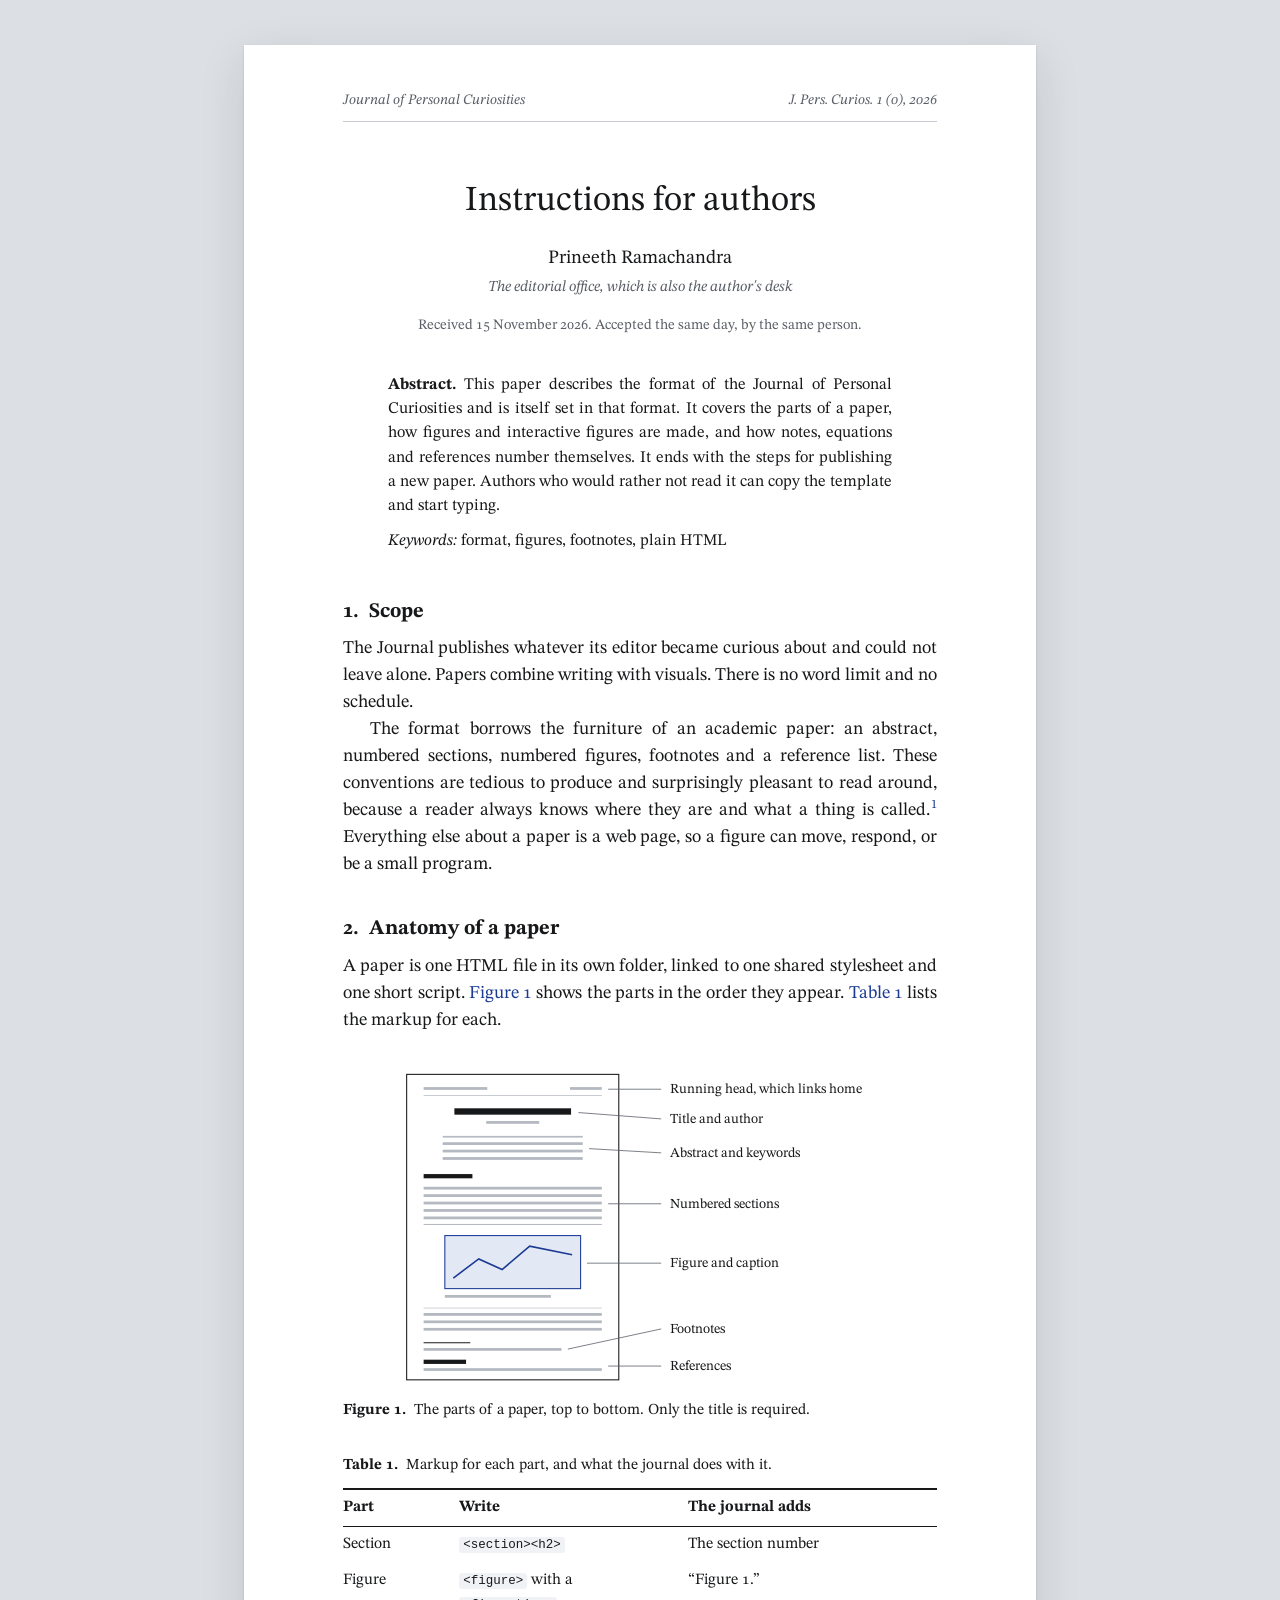
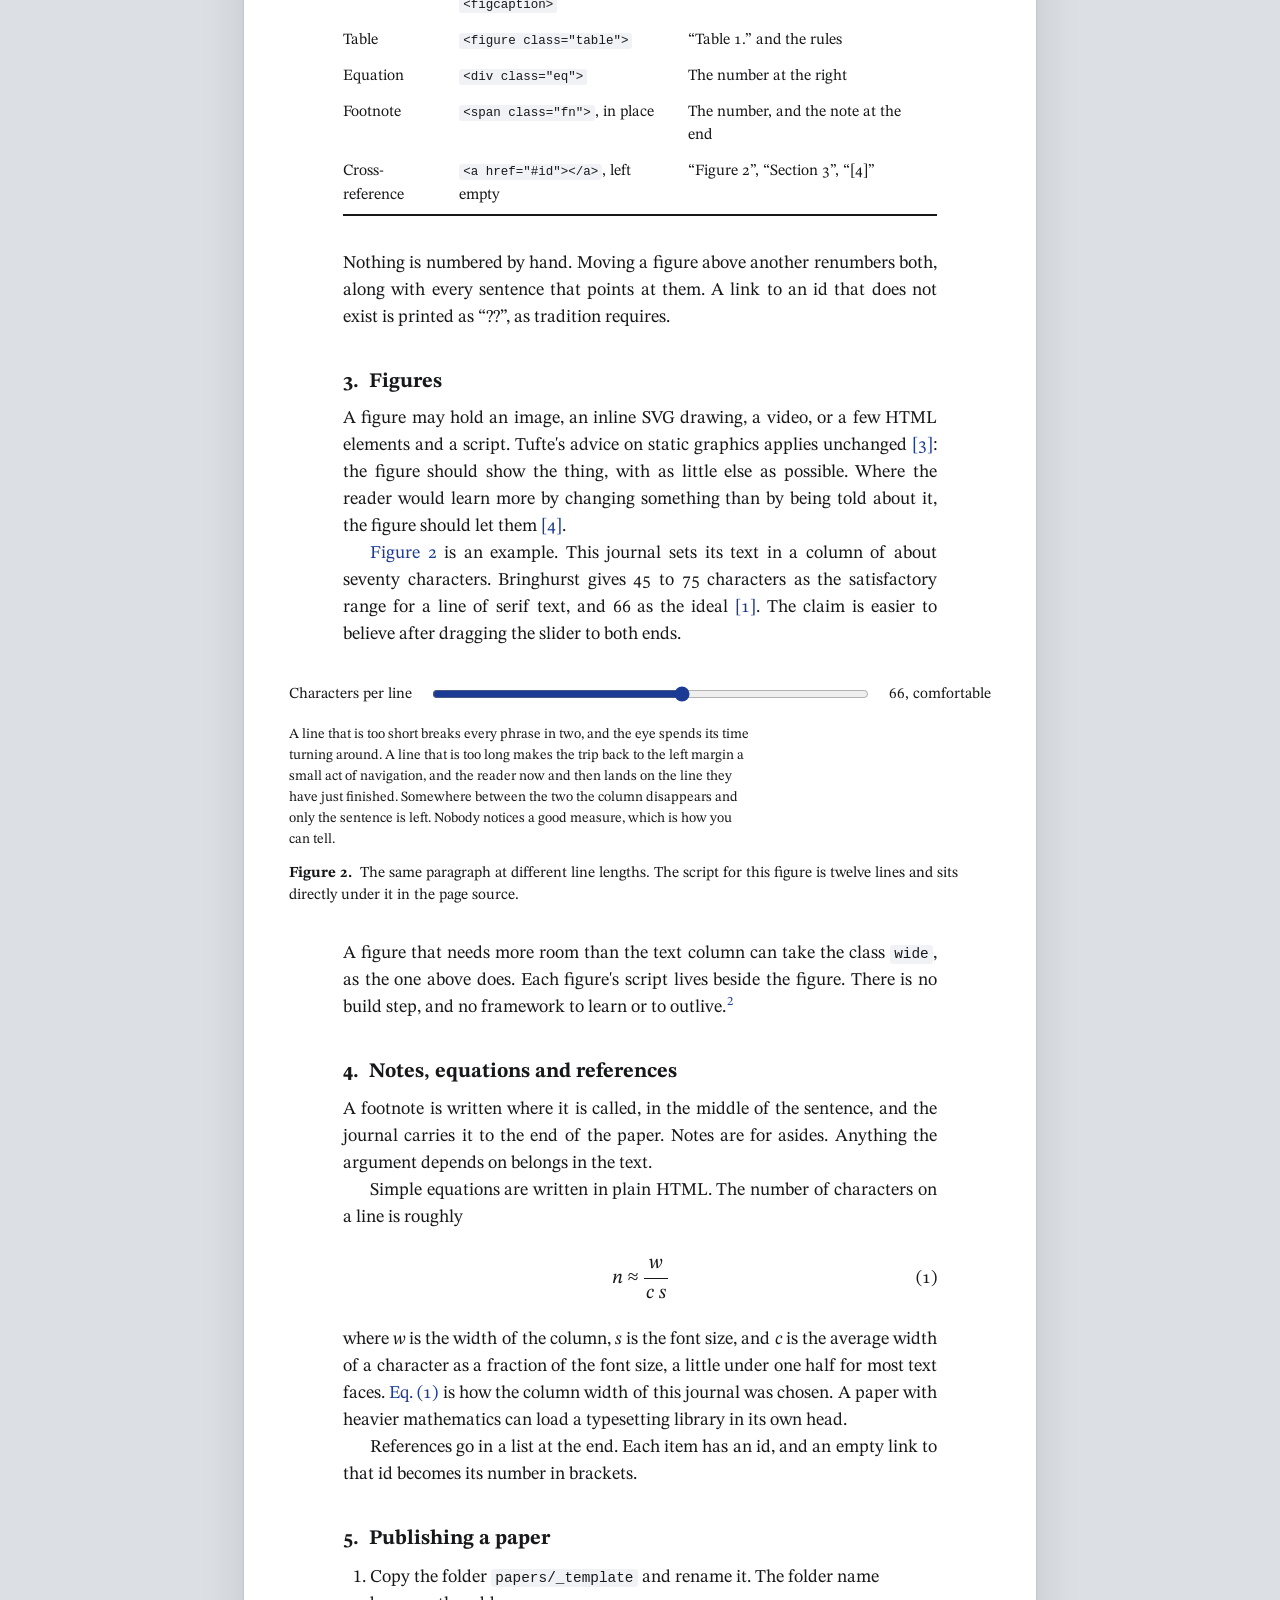
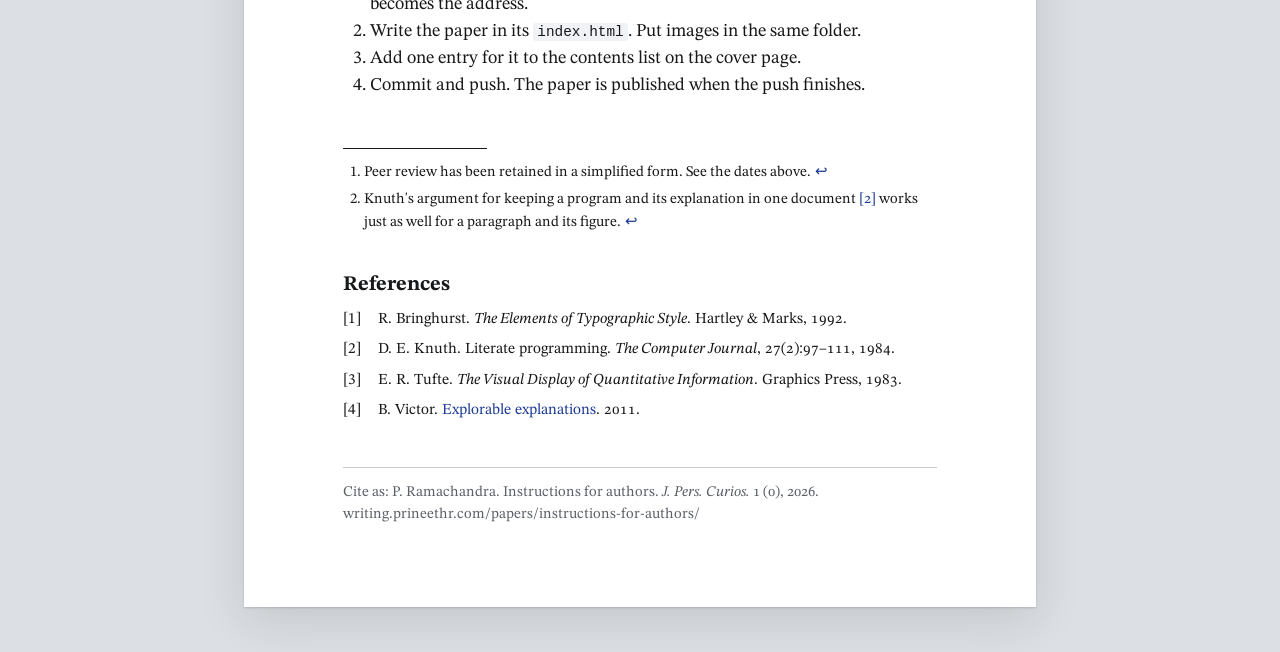
==== papers/instructions-for-authors/index.html @ f9f73ebf "Start the Journal of Personal Curiosities Cover page, shared stylesheet and script, the "Instruction" ====
<!doctype html>
<html lang="en">
<head>
  <meta charset="utf-8">
  <meta name="viewport" content="width=device-width, initial-scale=1">
  <title>Instructions for authors | Journal of Personal Curiosities</title>
  <meta name="description" content="How a paper in this journal is put together, shown by being one.">
  <link rel="stylesheet" href="/journal.css">
  <script src="/journal.js" defer></script>
</head>
<body>
  <div class="sheet">

    <nav class="running-head">
      <a href="/">Journal of Personal Curiosities</a>
      <span>J. Pers. Curios. 1 (0), 2026</span>
    </nav>

    <article>

      <header class="front">
        <h1>Instructions for authors</h1>
        <p class="authors">Prineeth Ramachandra</p>
        <p class="affiliation">The editorial office, which is also the author's desk</p>
        <p class="dates">Received 15 November 2026. Accepted the same day, by the same person.</p>
      </header>

      <section class="abstract">
        <p>This paper describes the format of the Journal of Personal Curiosities and is itself set in that format. It covers the parts of a paper, how figures and interactive figures are made, and how notes, equations and references number themselves. It ends with the steps for publishing a new paper. Authors who would rather not read it can copy the template and start typing.</p>
        <p class="keywords">format, figures, footnotes, plain HTML</p>
      </section>

      <section id="scope">
        <h2>Scope</h2>
        <p>The Journal publishes whatever its editor became curious about and could not leave alone. Papers combine writing with visuals. There is no word limit and no schedule.</p>
        <p>The format borrows the furniture of an academic paper: an abstract, numbered sections, numbered figures, footnotes and a reference list. These conventions are tedious to produce and surprisingly pleasant to read around, because a reader always knows where they are and what a thing is called.<span class="fn">Peer review has been retained in a simplified form. See the dates above.</span> Everything else about a paper is a web page, so a figure can move, respond, or be a small program.</p>
      </section>

      <section id="anatomy">
        <h2>Anatomy of a paper</h2>
        <p>A paper is one HTML file in its own folder, linked to one shared stylesheet and one short script. <a href="#fig-anatomy"></a> shows the parts in the order they appear. <a href="#tab-markup"></a> lists the markup for each.</p>

        <figure id="fig-anatomy">
          <svg viewBox="0 0 560 300" role="img" aria-label="Diagram of a page with its parts labelled: running head, title and author, abstract, numbered sections, figure and caption, footnotes, references." font-family="inherit" font-size="13">
            <defs>
              <pattern id="lines" width="8" height="7" patternUnits="userSpaceOnUse">
                <rect width="8" height="2.6" fill="#b4b9c1"/>
              </pattern>
            </defs>
            <rect x="60" y="6" width="200" height="288" fill="#fff" stroke="#17181a"/>
            <!-- running head -->
            <rect x="76" y="18" width="60" height="2.6" fill="#b4b9c1"/>
            <rect x="214" y="18" width="30" height="2.6" fill="#b4b9c1"/>
            <line x1="76" y1="26" x2="244" y2="26" stroke="#c8ccd2"/>
            <!-- title and author -->
            <rect x="105" y="38" width="110" height="6" fill="#17181a"/>
            <rect x="135" y="50" width="50" height="2.6" fill="#b4b9c1"/>
            <!-- abstract -->
            <rect x="94" y="64" width="132" height="24" fill="url(#lines)"/>
            <!-- section -->
            <rect x="76" y="100" width="46" height="4" fill="#17181a"/>
            <rect x="76" y="110" width="168" height="38" fill="url(#lines)"/>
            <!-- figure -->
            <rect x="96" y="158" width="128" height="50" fill="#e3e8f5" stroke="#1b3a93"/>
            <polyline points="104,198 128,180 150,190 176,168 216,176" fill="none" stroke="#1b3a93" stroke-width="1.5"/>
            <rect x="96" y="214" width="100" height="2.6" fill="#b4b9c1"/>
            <!-- more body -->
            <rect x="76" y="226" width="168" height="24" fill="url(#lines)"/>
            <!-- footnotes -->
            <line x1="76" y1="259" x2="120" y2="259" stroke="#17181a"/>
            <rect x="76" y="264" width="130" height="2.6" fill="#b4b9c1"/>
            <!-- references -->
            <rect x="76" y="275" width="40" height="4" fill="#17181a"/>
            <rect x="76" y="283" width="168" height="2.6" fill="#b4b9c1"/>

            <g stroke="#5b6068" stroke-width="0.75">
              <line x1="250" y1="20" x2="300" y2="20"/>
              <line x1="222" y1="42" x2="300" y2="48"/>
              <line x1="232" y1="76" x2="300" y2="80"/>
              <line x1="250" y1="128" x2="300" y2="128"/>
              <line x1="230" y1="184" x2="300" y2="184"/>
              <line x1="212" y1="265" x2="300" y2="246"/>
              <line x1="250" y1="281" x2="300" y2="281"/>
            </g>
            <g fill="#17181a">
              <text x="308" y="24">Running head, which links home</text>
              <text x="308" y="52">Title and author</text>
              <text x="308" y="84">Abstract and keywords</text>
              <text x="308" y="132">Numbered sections</text>
              <text x="308" y="188">Figure and caption</text>
              <text x="308" y="250">Footnotes</text>
              <text x="308" y="285">References</text>
            </g>
          </svg>
          <figcaption>The parts of a paper, top to bottom. Only the title is required.</figcaption>
        </figure>

        <figure class="table" id="tab-markup">
          <figcaption>Markup for each part, and what the journal does with it.</figcaption>
          <table>
            <thead>
              <tr><th>Part</th><th>Write</th><th>The journal adds</th></tr>
            </thead>
            <tbody>
              <tr><td>Section</td><td><code>&lt;section&gt;&lt;h2&gt;</code></td><td>The section number</td></tr>
              <tr><td>Figure</td><td><code>&lt;figure&gt;</code> with a <code>&lt;figcaption&gt;</code></td><td>“Figure 1.”</td></tr>
              <tr><td>Table</td><td><code>&lt;figure class="table"&gt;</code></td><td>“Table 1.” and the rules</td></tr>
              <tr><td>Equation</td><td><code>&lt;div class="eq"&gt;</code></td><td>The number at the right</td></tr>
              <tr><td>Footnote</td><td><code>&lt;span class="fn"&gt;</code>, in place</td><td>The number, and the note at the end</td></tr>
              <tr><td>Cross-reference</td><td><code>&lt;a href="#id"&gt;&lt;/a&gt;</code>, left empty</td><td>“Figure 2”, “Section 3”, “[4]”</td></tr>
            </tbody>
          </table>
        </figure>

        <p>Nothing is numbered by hand. Moving a figure above another renumbers both, along with every sentence that points at them. A link to an id that does not exist is printed as “??”, as tradition requires.</p>
      </section>

      <section id="figures">
        <h2>Figures</h2>
        <p>A figure may hold an image, an inline SVG drawing, a video, or a few HTML elements and a script. Tufte's advice on static graphics applies unchanged <a href="#ref-tufte"></a>: the figure should show the thing, with as little else as possible. Where the reader would learn more by changing something than by being told about it, the figure should let them <a href="#ref-victor"></a>.</p>
        <p><a href="#fig-measure"></a> is an example. This journal sets its text in a column of about seventy characters. Bringhurst gives 45 to 75 characters as the satisfactory range for a line of serif text, and 66 as the ideal <a href="#ref-bringhurst"></a>. The claim is easier to believe after dragging the slider to both ends.</p>

        <figure class="wide" id="fig-measure">
          <div class="controls">
            <label for="measure">Characters per line</label>
            <input type="range" id="measure" min="20" max="100" value="66">
            <output for="measure" id="measure-out"></output>
          </div>
          <p id="measure-text" style="font-size: 0.78rem; text-align: left; hyphens: manual; margin: 0;">A line that is too short breaks every phrase in two, and the eye spends its time turning around. A line that is too long makes the trip back to the left margin a small act of navigation, and the reader now and then lands on the line they have just finished. Somewhere between the two the column disappears and only the sentence is left. Nobody notices a good measure, which is how you can tell.</p>
          <figcaption>The same paragraph at different line lengths. The script for this figure is twelve lines and sits directly under it in the page source.</figcaption>
        </figure>
        <script>
          (function () {
            var slider = document.getElementById("measure");
            var out = document.getElementById("measure-out");
            var text = document.getElementById("measure-text");
            function update() {
              var n = Number(slider.value);
              text.style.maxWidth = n + "ch";
              out.textContent = n + (n < 45 ? ", too narrow" : n > 75 ? ", too wide" : ", comfortable");
            }
            slider.addEventListener("input", update);
            update();
          })();
        </script>

        <p>A figure that needs more room than the text column can take the class <code>wide</code>, as the one above does. Each figure's script lives beside the figure. There is no build step, and no framework to learn or to outlive.<span class="fn">Knuth's argument for keeping a program and its explanation in one document <a href="#ref-knuth"></a> works just as well for a paragraph and its figure.</span></p>
      </section>

      <section id="apparatus">
        <h2>Notes, equations and references</h2>
        <p>A footnote is written where it is called, in the middle of the sentence, and the journal carries it to the end of the paper. Notes are for asides. Anything the argument depends on belongs in the text.</p>
        <p>Simple equations are written in plain HTML. The number of characters on a line is roughly</p>
        <div class="eq" id="eq-measure">
          <span><var>n</var> ≈ <span class="frac"><span><var>w</var></span><span><var>c</var> <var>s</var></span></span></span>
        </div>
        <p>where <var>w</var> is the width of the column, <var>s</var> is the font size, and <var>c</var> is the average width of a character as a fraction of the font size, a little under one half for most text faces. <a href="#eq-measure"></a> is how the column width of this journal was chosen. A paper with heavier mathematics can load a typesetting library in its own head.</p>
        <p>References go in a list at the end. Each item has an id, and an empty link to that id becomes its number in brackets.</p>
      </section>

      <section id="submitting">
        <h2>Publishing a paper</h2>
        <ol>
          <li>Copy the folder <code>papers/_template</code> and rename it. The folder name becomes the address.</li>
          <li>Write the paper in its <code>index.html</code>. Put images in the same folder.</li>
          <li>Add one entry for it to the contents list on the cover page.</li>
          <li>Commit and push. The paper is published when the push finishes.</li>
        </ol>
      </section>

      <section class="back references">
        <h2>References</h2>
        <ol>
          <li id="ref-bringhurst">R. Bringhurst. <i>The Elements of Typographic Style</i>. Hartley &amp; Marks, 1992.</li>
          <li id="ref-knuth">D. E. Knuth. Literate programming. <i>The Computer Journal</i>, 27(2):97–111, 1984.</li>
          <li id="ref-tufte">E. R. Tufte. <i>The Visual Display of Quantitative Information</i>. Graphics Press, 1983.</li>
          <li id="ref-victor">B. Victor. <a href="https://worrydream.com/ExplorableExplanations/">Explorable explanations</a>. 2011.</li>
        </ol>
      </section>

      <section class="back cite-as">
        <p>Cite as: P. Ramachandra. Instructions for authors. <i>J. Pers. Curios.</i> 1 (0), 2026. writing.prineethr.com/papers/instructions-for-authors/</p>
      </section>

    </article>
  </div>
</body>
</html>
---- journal.css ----
/* Journal of Personal Curiosities
   One stylesheet for the cover, every paper, and the 404 page. */

@import url("https://fonts.googleapis.com/css2?family=STIX+Two+Text:ital,wght@0,400..700;1,400..700&display=swap");

:root {
  --desk: #dcdfe3;      /* what the sheet of paper lies on */
  --sheet: #ffffff;
  --ink: #17181a;
  --quiet: #5b6068;     /* captions, dates, running head */
  --rule: #c8ccd2;
  --tint: #f0f2f5;      /* code, figure fills */
  --link: #1b3a93;      /* links, citations, controls */
  --mark: #fff3b0;      /* highlighter, for whatever you just jumped to */
  --serif: "STIX Two Text", "STIX Two", "Times New Roman", Times, serif;
  --mono: ui-monospace, "SF Mono", Menlo, Consolas, monospace;
}

* { box-sizing: border-box; }

html { font-size: 112.5%; scroll-behavior: smooth; }

body {
  margin: 0;
  background: var(--desk);
  color: var(--ink);
  font-family: var(--serif);
  line-height: 1.5;
  font-variant-numeric: oldstyle-nums;
  -webkit-text-size-adjust: 100%;
}

a { color: var(--link); text-decoration: none; }
a:hover { text-decoration: underline; }
a:focus-visible, input:focus-visible, button:focus-visible {
  outline: 2px solid var(--link);
  outline-offset: 2px;
}

/* ---------- The sheet ---------- */

.sheet {
  background: var(--sheet);
  max-width: 44rem;
  margin: 2.5rem auto;
  padding: 2.5rem 5.5rem 4.5rem;
  box-shadow: 0 1px 2px rgba(23, 30, 45, 0.18), 0 14px 44px rgba(23, 30, 45, 0.12);
}

.running-head {
  display: flex;
  justify-content: space-between;
  gap: 1rem;
  font-size: 0.8rem;
  font-style: italic;
  color: var(--quiet);
  border-bottom: 1px solid var(--rule);
  padding-bottom: 0.5rem;
  margin-bottom: 3.25rem;
}
.running-head a { color: inherit; }

/* ---------- Front matter ---------- */

.front { text-align: center; margin-bottom: 2rem; }

.front h1 {
  font-size: 1.95rem;
  font-weight: 400;
  line-height: 1.18;
  margin: 0 0 1.25rem;
  text-wrap: balance;
}

.front p { text-align: center; text-indent: 0; hyphens: manual; }
.front .authors { font-size: 1.05rem; margin: 0; }
.front .affiliation { font-size: 0.85rem; font-style: italic; color: var(--quiet); margin: 0.2rem 0 0; }
.front .dates { font-size: 0.8rem; color: var(--quiet); margin: 0.9rem 0 0; }

.abstract { margin: 0 2.5rem 2.5rem; font-size: 0.9rem; }
.abstract > p:first-of-type::before { content: "Abstract. "; font-weight: 700; }
.abstract .keywords { margin-top: 0.6rem; text-indent: 0; text-align: left; }
.abstract .keywords::before { content: "Keywords: "; font-style: italic; }

/* ---------- Body ---------- */

article { counter-reset: sec fig tab eq; }

article p {
  margin: 0;
  text-align: justify;
  hyphens: auto;
  -webkit-hyphens: auto;
}
article p + p { text-indent: 1.5em; }

article h2 {
  font-size: 1.15rem;
  line-height: 1.3;
  margin: 2.1rem 0 0.55rem;
  counter-increment: sec;
  counter-reset: sub;
  scroll-margin-top: 1rem;
}
article h2::before { content: counter(sec) ".\2002"; }

article h3 {
  font-size: 1rem;
  margin: 1.4rem 0 0.4rem;
  counter-increment: sub;
}
article h3::before { content: counter(sec) "." counter(sub) "\2002"; }

.back h2 { counter-increment: none; }
.back h2::before { content: none; }

article ul, article ol { margin: 0.6rem 0; padding-left: 1.5em; }

blockquote {
  margin: 1rem 1.5em;
  font-size: 0.93rem;
  color: var(--quiet);
}

code { font-family: var(--mono); font-size: 0.8em; background: var(--tint); padding: 0.08em 0.3em; border-radius: 3px; }
pre {
  background: var(--tint);
  font-size: 0.78rem;
  line-height: 1.5;
  padding: 0.9rem 1rem;
  margin: 1rem 0;
  overflow-x: auto;
  border-radius: 3px;
}
pre code { background: none; padding: 0; font-size: inherit; }

/* ---------- Figures and tables ---------- */

figure {
  margin: 1.9rem 0;
  counter-increment: fig;
  scroll-margin-top: 1rem;
}
figure.wide { margin-inline: -3rem; }
figure img, figure svg, figure video, figure canvas { display: block; max-width: 100%; height: auto; margin-inline: auto; }

figcaption { font-size: 0.85rem; line-height: 1.4; margin-top: 0.75rem; color: var(--ink); }
figcaption::before { content: "Figure " counter(fig) ".\2002"; font-weight: 700; }

figure.table { counter-increment: tab; }
figure.table figcaption { margin: 0 0 0.6rem; }
figure.table figcaption::before { content: "Table " counter(tab) ".\2002"; }

table {
  width: 100%;
  border-collapse: collapse;
  font-size: 0.87rem;
  border-top: 2px solid var(--ink);
  border-bottom: 2px solid var(--ink);
}
th, td { text-align: left; vertical-align: top; padding: 0.35rem 0.9rem 0.35rem 0; }
th { font-weight: 700; border-bottom: 1px solid var(--ink); }

/* Controls inside interactive figures */
.controls {
  display: flex;
  flex-wrap: wrap;
  align-items: center;
  gap: 0.5rem 1rem;
  font-size: 0.85rem;
  margin-bottom: 1rem;
}
.controls input[type="range"] { accent-color: var(--link); flex: 1 1 12rem; min-width: 0; }
.controls output { font-variant-numeric: tabular-nums lining-nums; }

/* ---------- Equations ---------- */

.eq {
  display: flex;
  align-items: center;
  margin: 1rem 0;
  counter-increment: eq;
  scroll-margin-top: 1rem;
}
.eq::before { content: ""; width: 2.5em; }
.eq::after { content: "(" counter(eq) ")"; width: 2.5em; text-align: right; }
.eq > * { flex: 1; text-align: center; font-size: 1.08rem; }
.eq var, p var { font-style: italic; }
.frac { display: inline-flex; flex-direction: column; vertical-align: middle; text-align: center; }
.frac > :first-child { border-bottom: 1px solid var(--ink); padding: 0 0.3em; }

/* ---------- Footnotes ---------- */

/* Before journal.js runs (or if it never does), a note reads inline. */
span.fn { font-size: 0.85em; color: var(--quiet); }
span.fn::before { content: " ["; }
span.fn::after { content: "]"; }

sup.fn-ref { font-size: 0.7em; line-height: 0; font-variant-numeric: lining-nums; padding-left: 0.1em; }

.footnotes { margin-top: 2.75rem; font-size: 0.82rem; }
.footnotes::before { content: ""; display: block; width: 8rem; border-top: 1px solid var(--ink); margin-bottom: 0.7rem; }
.footnotes ol { margin: 0; padding-left: 1.4em; }
.footnotes li { margin-bottom: 0.3rem; }
.fn-back { padding-left: 0.3em; }

/* ---------- References and citation ---------- */

.references ol { list-style: none; counter-reset: ref; padding-left: 2.3em; margin: 0; font-size: 0.85rem; }
.references li { counter-increment: ref; position: relative; margin-bottom: 0.4rem; }
.references li::before { content: "[" counter(ref) "]"; position: absolute; left: -2.3em; font-variant-numeric: lining-nums; }

.cite-as { margin-top: 2.5rem; font-size: 0.82rem; color: var(--quiet); border-top: 1px solid var(--rule); padding-top: 0.8rem; }
.cite-as p { text-align: left; hyphens: manual; }

li:target, .eq:target { background: var(--mark); box-shadow: 0 0 0 0.25rem var(--mark); }
li { scroll-margin-top: 2rem; }

/* ---------- Cover (the home page) ---------- */

.masthead { text-align: center; padding: 2.5rem 0 2.25rem; text-wrap: balance; }
.masthead h1 {
  font-size: 3rem;
  font-weight: 400;
  line-height: 1.05;
  letter-spacing: -0.01em;
  margin: 0;
}
.masthead h1 small { display: block; font-size: 1.15rem; font-style: italic; letter-spacing: 0; margin-bottom: 0.5rem; }
.masthead p { margin: 1.25rem auto 0; max-width: 26rem; font-style: italic; color: var(--quiet); }

.imprint {
  display: flex;
  justify-content: space-between;
  gap: 1rem;
  font-size: 0.85rem;
  border-top: 2px solid var(--ink);
  border-bottom: 1px solid var(--ink);
  padding: 0.45rem 0;
}

.contents h2 { font-size: 1rem; margin: 2.25rem 0 0.75rem; }
.contents ol { list-style: none; margin: 0; padding: 0; }
.contents li { margin-bottom: 1rem; }
.contents .entry { display: flex; align-items: baseline; }
.contents .entry a { font-size: 1.1rem; }
.contents .dots { flex: 1; min-width: 1.5rem; border-bottom: 1px dotted var(--quiet); margin: 0 0.5em; transform: translateY(-0.28em); }
.contents .when { font-size: 0.85rem; color: var(--quiet); white-space: nowrap; }
.contents .summary { margin: 0.1rem 0 0; font-size: 0.87rem; font-style: italic; color: var(--quiet); max-width: 30rem; }

.colophon { margin-top: 3.5rem; font-size: 0.8rem; color: var(--quiet); border-top: 1px solid var(--rule); padding-top: 0.8rem; }
.colophon p { margin: 0; }

/* ---------- Small screens: the sheet becomes the screen ---------- */

@media (max-width: 46rem) {
  html { font-size: 106.25%; }
  body { background: var(--sheet); }
  .sheet { margin: 0; padding: 1.25rem 1.2rem 3rem; box-shadow: none; }
  .running-head { margin-bottom: 2.25rem; }
  .front h1 { font-size: 1.6rem; }
  .abstract { margin-inline: 0.75rem; }
  article p { text-align: left; }
  figure.wide { margin-inline: 0; }
  .masthead { padding: 1.5rem 0 1.75rem; }
  .masthead h1 { font-size: 2.2rem; }
  .contents .dots { display: none; }
  .contents .entry { flex-direction: column; }
}

@media (prefers-reduced-motion: reduce) {
  html { scroll-behavior: auto; }
}

/* ---------- Print: it is a paper, after all ---------- */

@media print {
  html { font-size: 11pt; }
  body { background: none; }
  .sheet { margin: 0; padding: 0; max-width: none; box-shadow: none; }
  a { color: inherit; }
  .controls, .fn-back { display: none; }
  figure, pre, table { break-inside: avoid; }
  h2, h3 { break-after: avoid; }
}
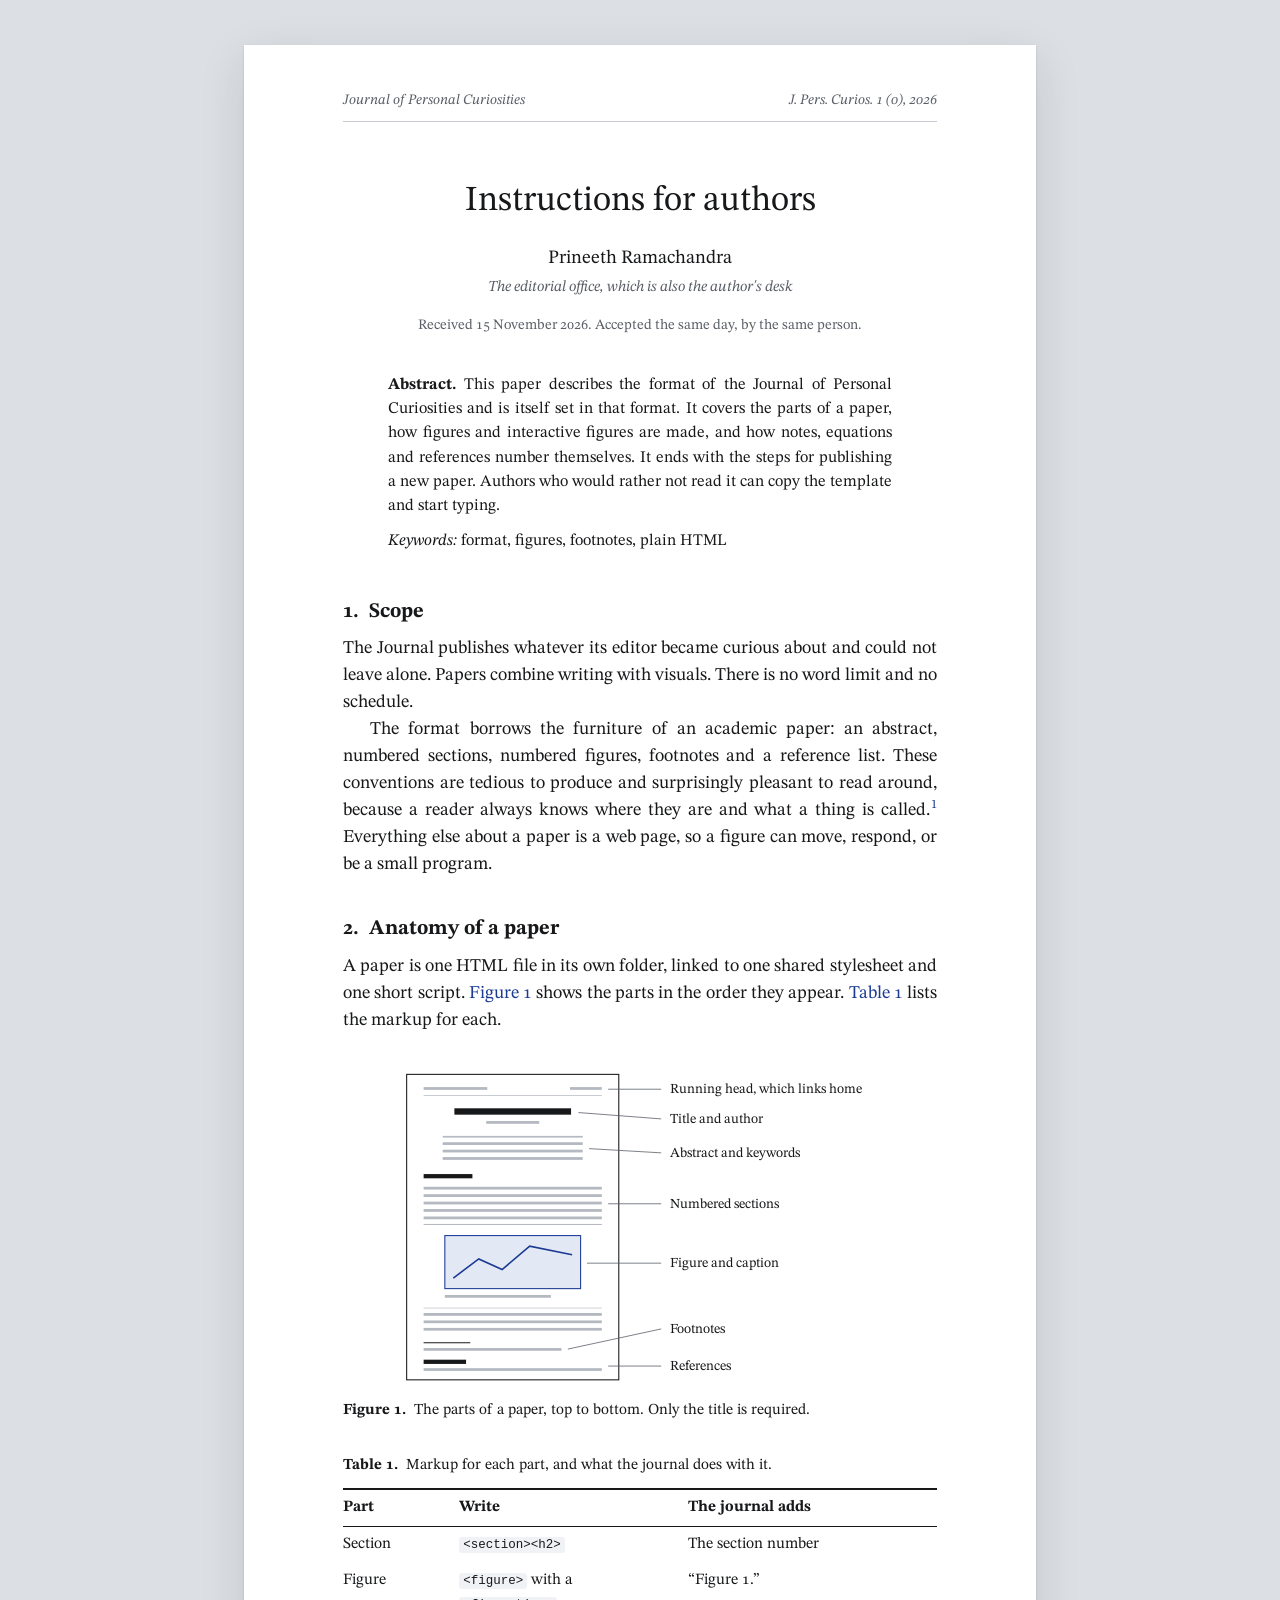
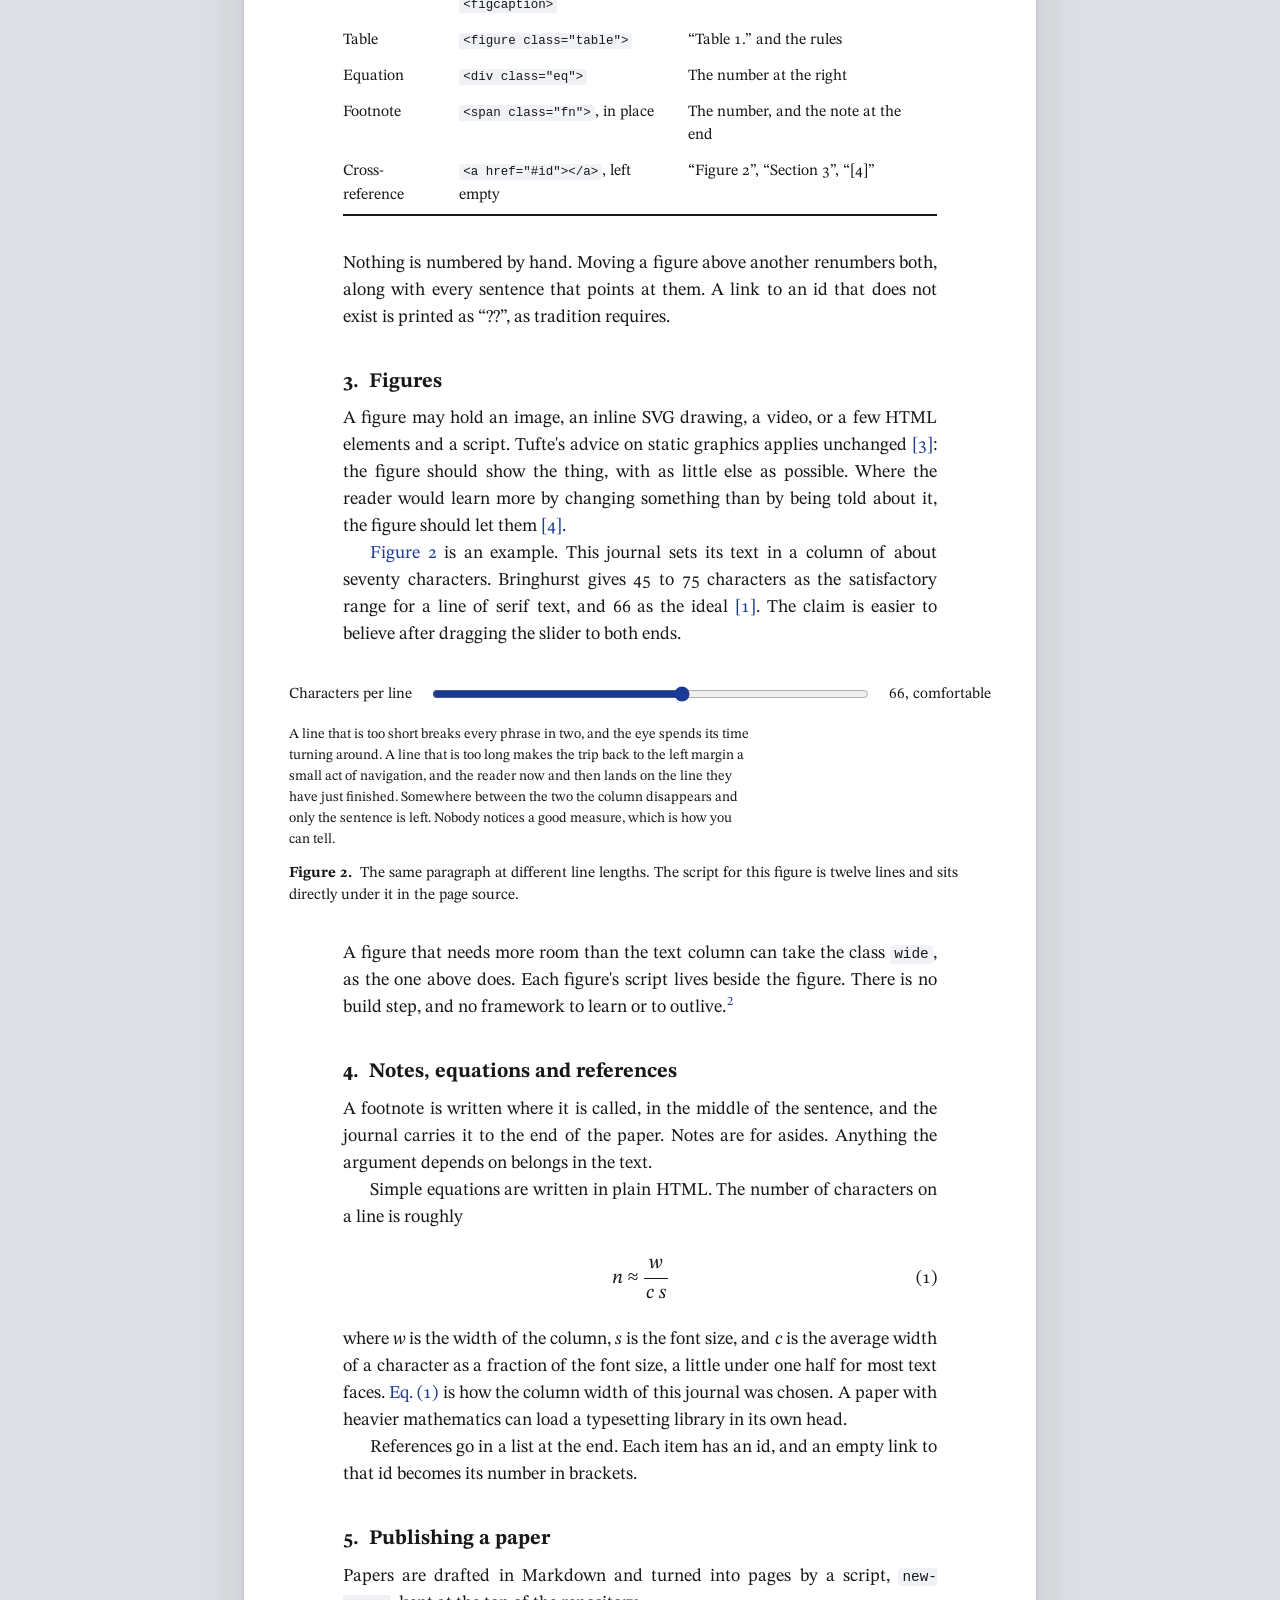
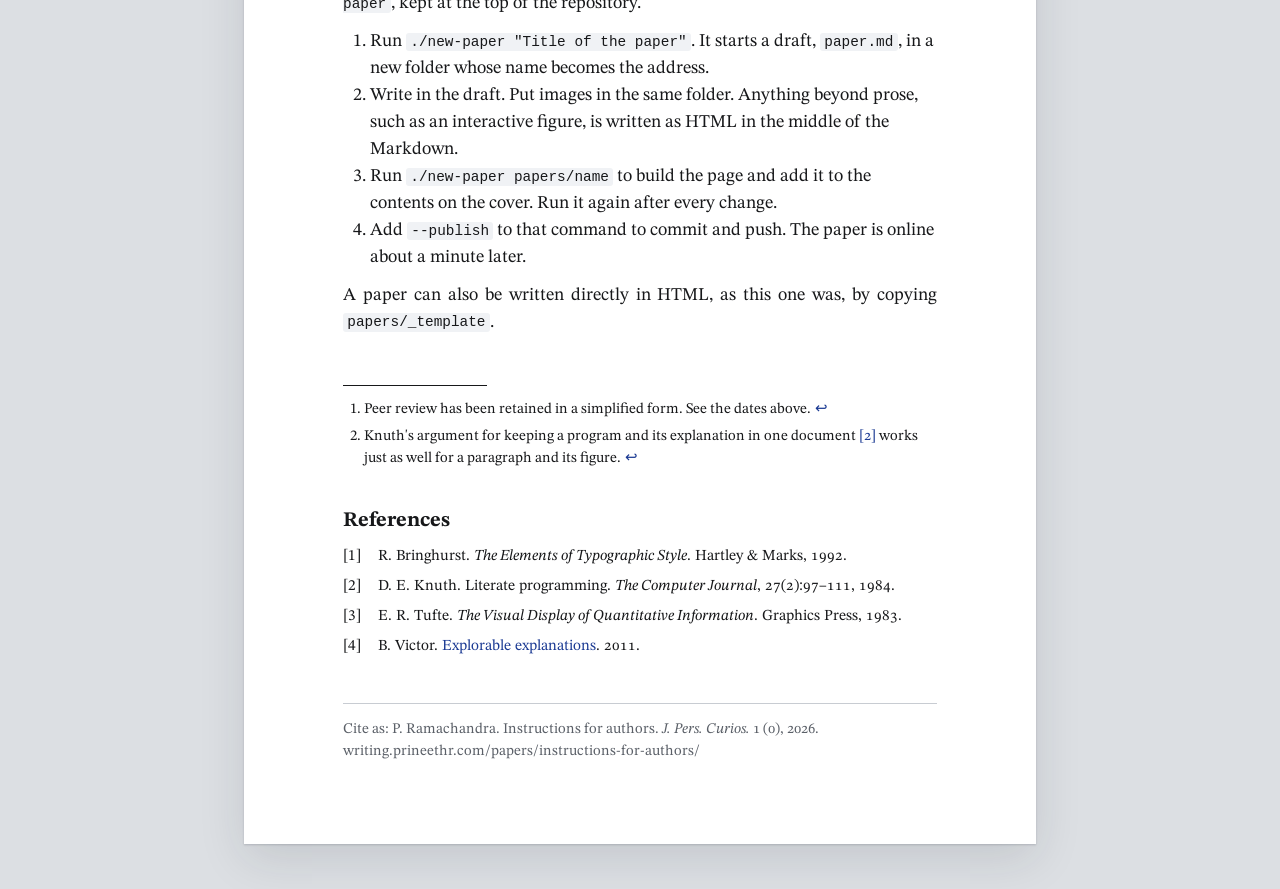
==== commit 891baee9: "Add new-paper: write papers in Markdown The script starts a draft, builds it into a paper page, adds" ====
--- a/papers/instructions-for-authors/index.html
+++ b/papers/instructions-for-authors/index.html
@@ -160,12 +160,14 @@
 
       <section id="submitting">
         <h2>Publishing a paper</h2>
+        <p>Papers are drafted in Markdown and turned into pages by a script, <code>new-paper</code>, kept at the top of the repository.</p>
         <ol>
-          <li>Copy the folder <code>papers/_template</code> and rename it. The folder name becomes the address.</li>
-          <li>Write the paper in its <code>index.html</code>. Put images in the same folder.</li>
-          <li>Add one entry for it to the contents list on the cover page.</li>
-          <li>Commit and push. The paper is published when the push finishes.</li>
+          <li>Run <code>./new-paper "Title of the paper"</code>. It starts a draft, <code>paper.md</code>, in a new folder whose name becomes the address.</li>
+          <li>Write in the draft. Put images in the same folder. Anything beyond prose, such as an interactive figure, is written as HTML in the middle of the Markdown.</li>
+          <li>Run <code>./new-paper papers/name</code> to build the page and add it to the contents on the cover. Run it again after every change.</li>
+          <li>Add <code>--publish</code> to that command to commit and push. The paper is online about a minute later.</li>
         </ol>
+        <p>A paper can also be written directly in HTML, as this one was, by copying <code>papers/_template</code>.</p>
       </section>
 
       <section class="back references">
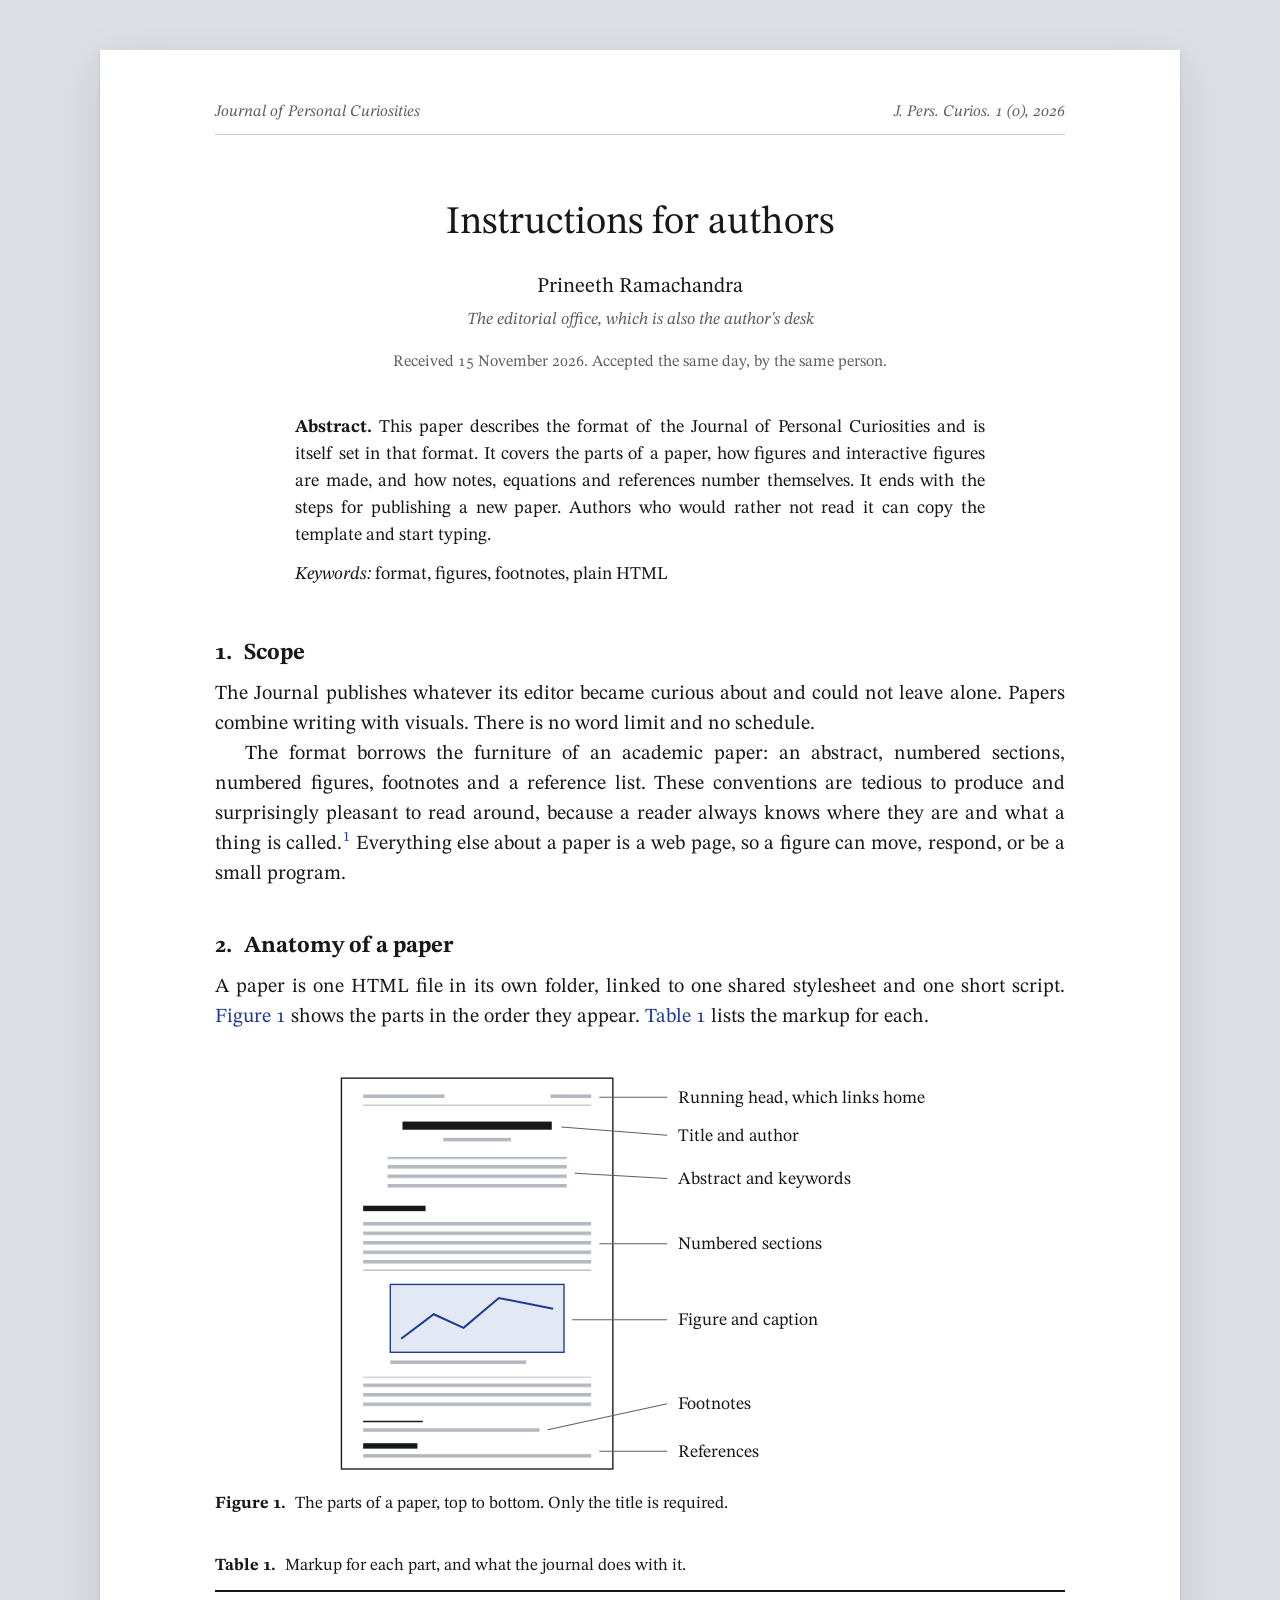
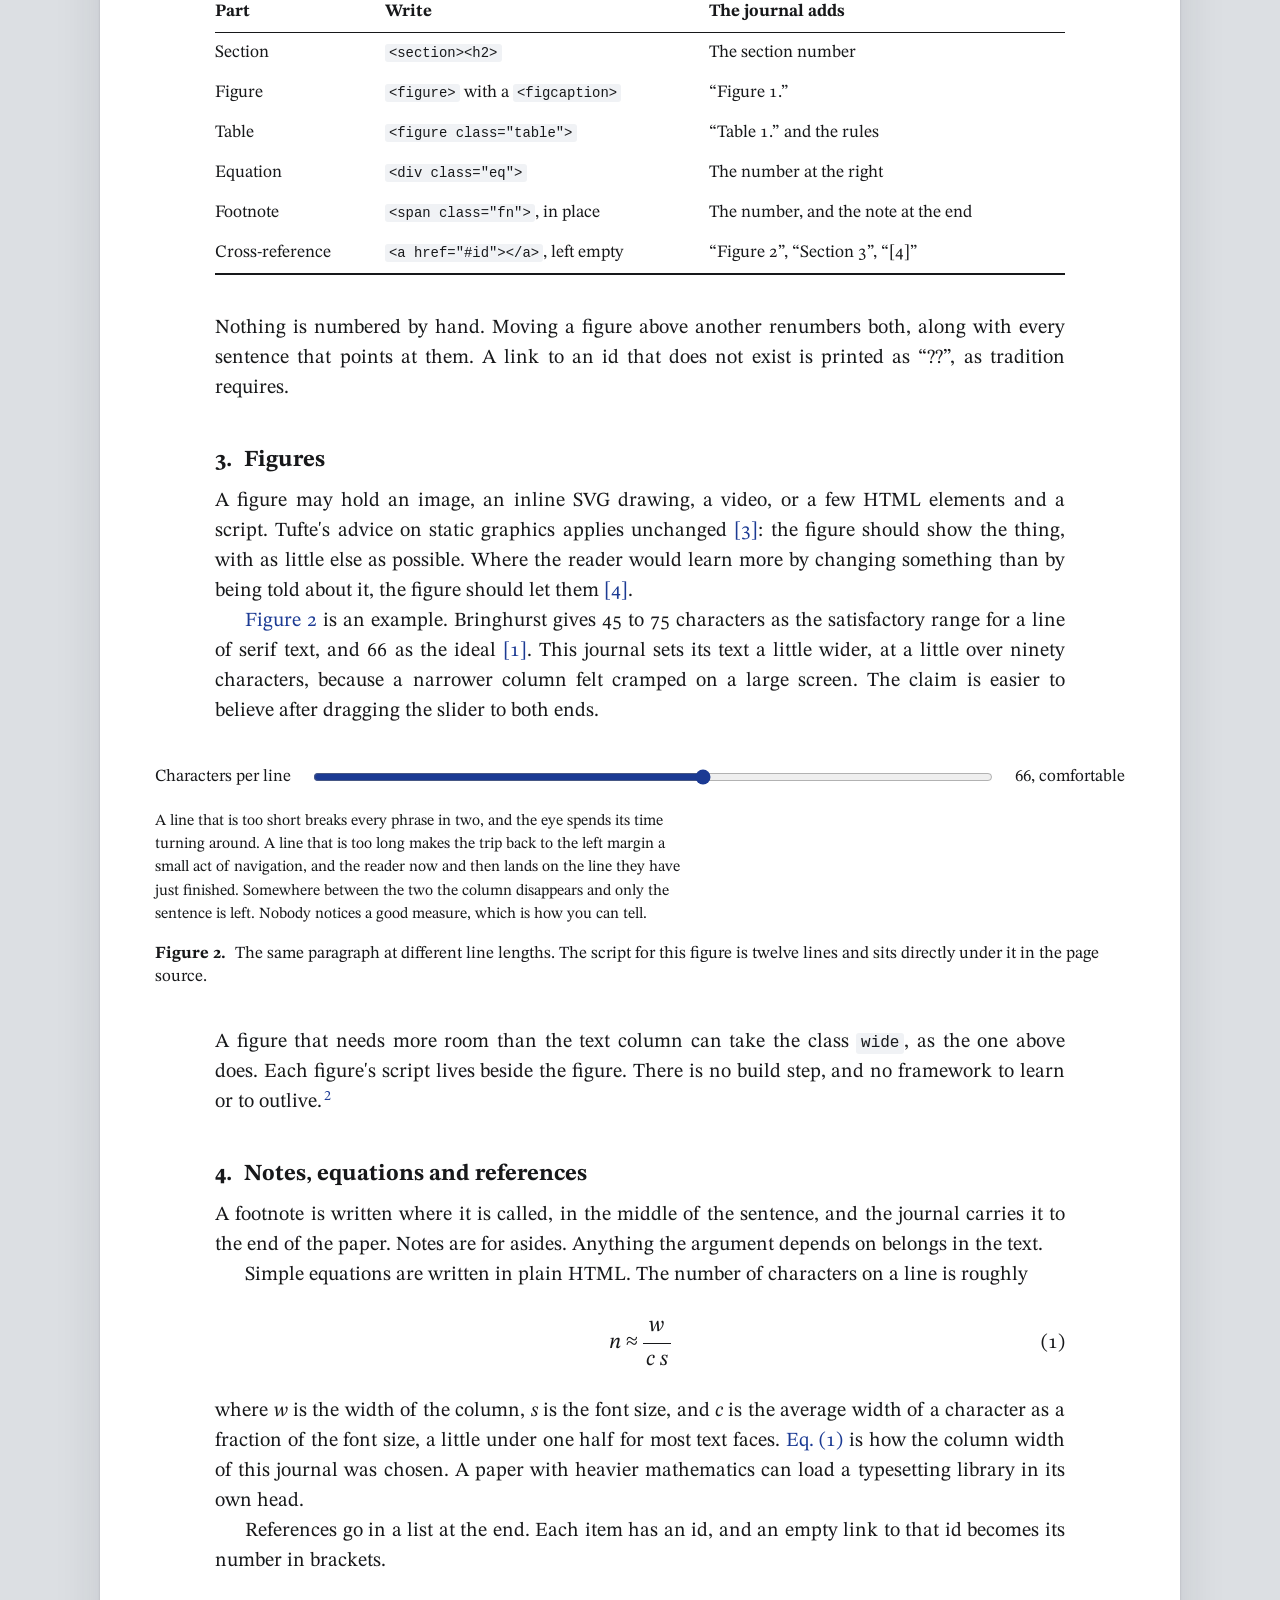
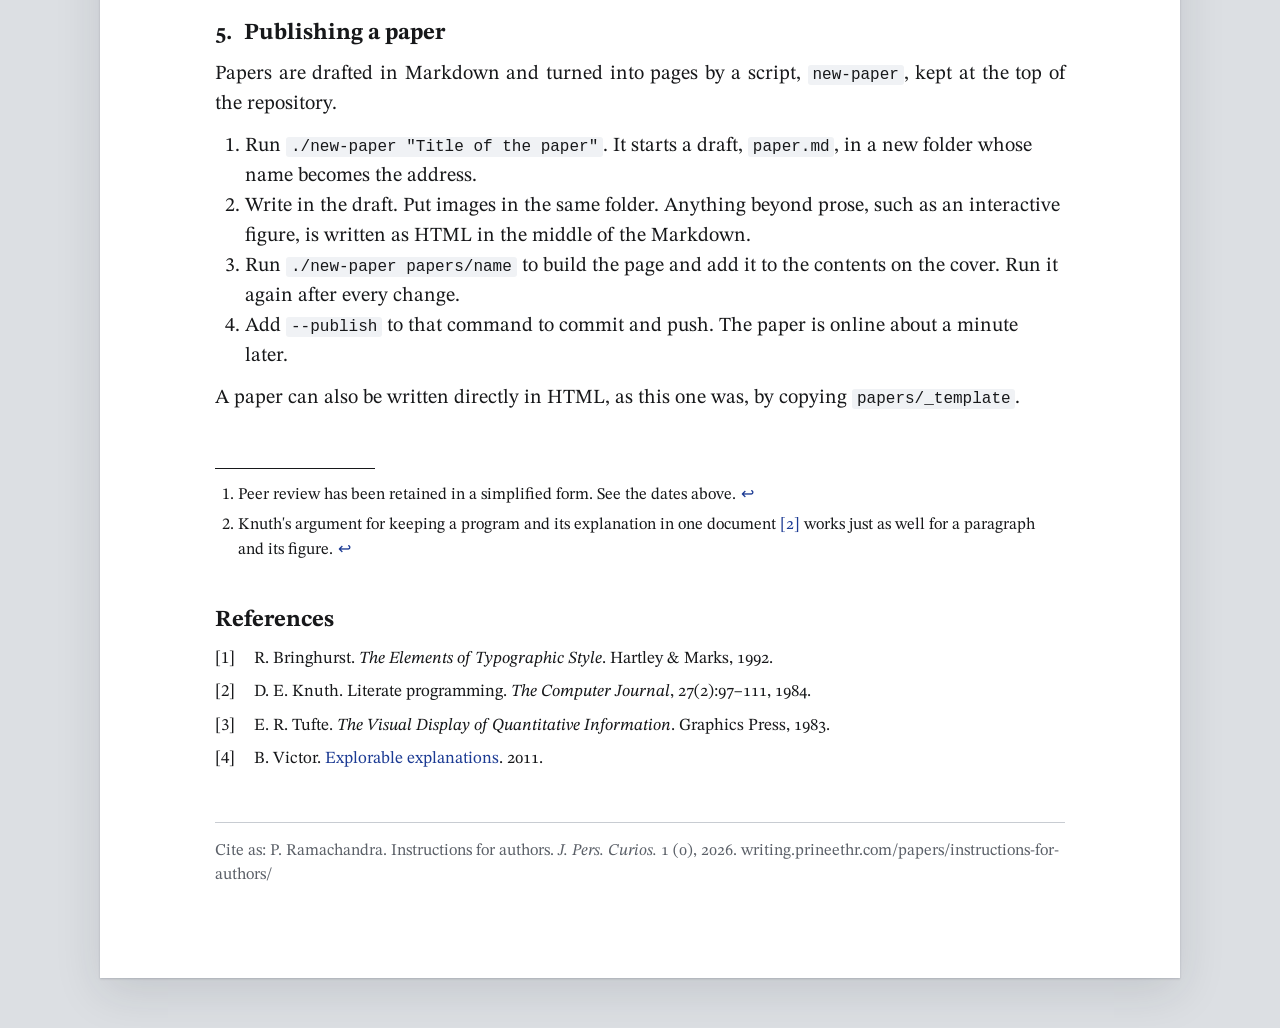
==== commit 2a72db9d: "Widen the reading column and enlarge the type The sheet is now 54rem wide with 20px body text, a lit" ====
--- a/papers/instructions-for-authors/index.html
+++ b/papers/instructions-for-authors/index.html
@@ -118,7 +118,7 @@
       <section id="figures">
         <h2>Figures</h2>
         <p>A figure may hold an image, an inline SVG drawing, a video, or a few HTML elements and a script. Tufte's advice on static graphics applies unchanged <a href="#ref-tufte"></a>: the figure should show the thing, with as little else as possible. Where the reader would learn more by changing something than by being told about it, the figure should let them <a href="#ref-victor"></a>.</p>
-        <p><a href="#fig-measure"></a> is an example. This journal sets its text in a column of about seventy characters. Bringhurst gives 45 to 75 characters as the satisfactory range for a line of serif text, and 66 as the ideal <a href="#ref-bringhurst"></a>. The claim is easier to believe after dragging the slider to both ends.</p>
+        <p><a href="#fig-measure"></a> is an example. Bringhurst gives 45 to 75 characters as the satisfactory range for a line of serif text, and 66 as the ideal <a href="#ref-bringhurst"></a>. This journal sets its text a little wider, at a little over ninety characters, because a narrower column felt cramped on a large screen. The claim is easier to believe after dragging the slider to both ends.</p>
 
         <figure class="wide" id="fig-measure">
           <div class="controls">
--- a/journal.css
+++ b/journal.css
@@ -18,7 +18,7 @@
 
 * { box-sizing: border-box; }
 
-html { font-size: 112.5%; scroll-behavior: smooth; }
+html { font-size: 125%; scroll-behavior: smooth; }
 
 body {
   margin: 0;
@@ -41,9 +41,9 @@
 
 .sheet {
   background: var(--sheet);
-  max-width: 44rem;
+  max-width: 54rem;
   margin: 2.5rem auto;
-  padding: 2.5rem 5.5rem 4.5rem;
+  padding: 2.5rem clamp(2.5rem, 9vw, 6.5rem) 4.5rem;
   box-shadow: 0 1px 2px rgba(23, 30, 45, 0.18), 0 14px 44px rgba(23, 30, 45, 0.12);
 }
 
@@ -77,7 +77,7 @@
 .front .affiliation { font-size: 0.85rem; font-style: italic; color: var(--quiet); margin: 0.2rem 0 0; }
 .front .dates { font-size: 0.8rem; color: var(--quiet); margin: 0.9rem 0 0; }
 
-.abstract { margin: 0 2.5rem 2.5rem; font-size: 0.9rem; }
+.abstract { margin: 0 4rem 2.5rem; font-size: 0.9rem; }
 .abstract > p:first-of-type::before { content: "Abstract. "; font-weight: 700; }
 .abstract .keywords { margin-top: 0.6rem; text-indent: 0; text-align: left; }
 .abstract .keywords::before { content: "Keywords: "; font-style: italic; }
@@ -142,6 +142,7 @@
   scroll-margin-top: 1rem;
 }
 figure.wide { margin-inline: -3rem; }
+article figure > svg { max-width: 38rem; } /* drawings keep their size when the column is wide */
 figure img, figure svg, figure video, figure canvas { display: block; max-width: 100%; height: auto; margin-inline: auto; }
 
 figcaption { font-size: 0.85rem; line-height: 1.4; margin-top: 0.75rem; color: var(--ink); }
